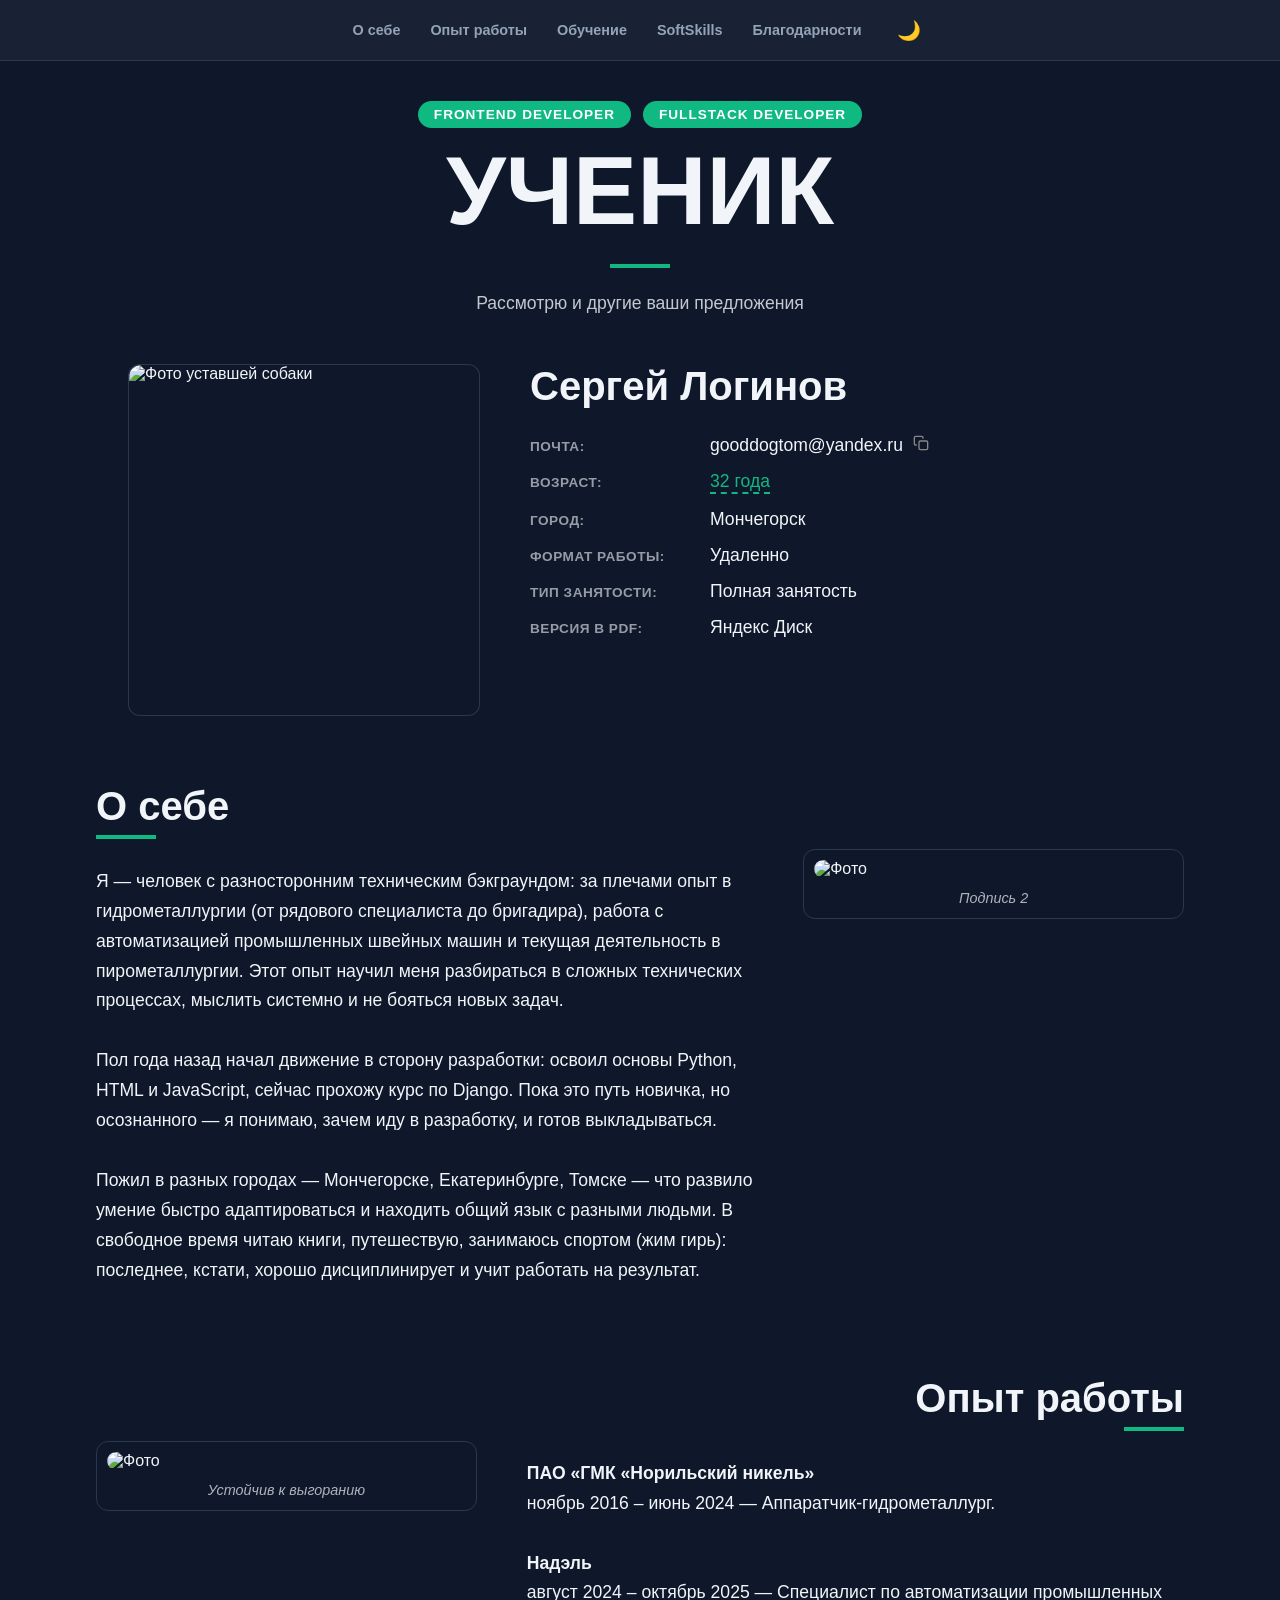
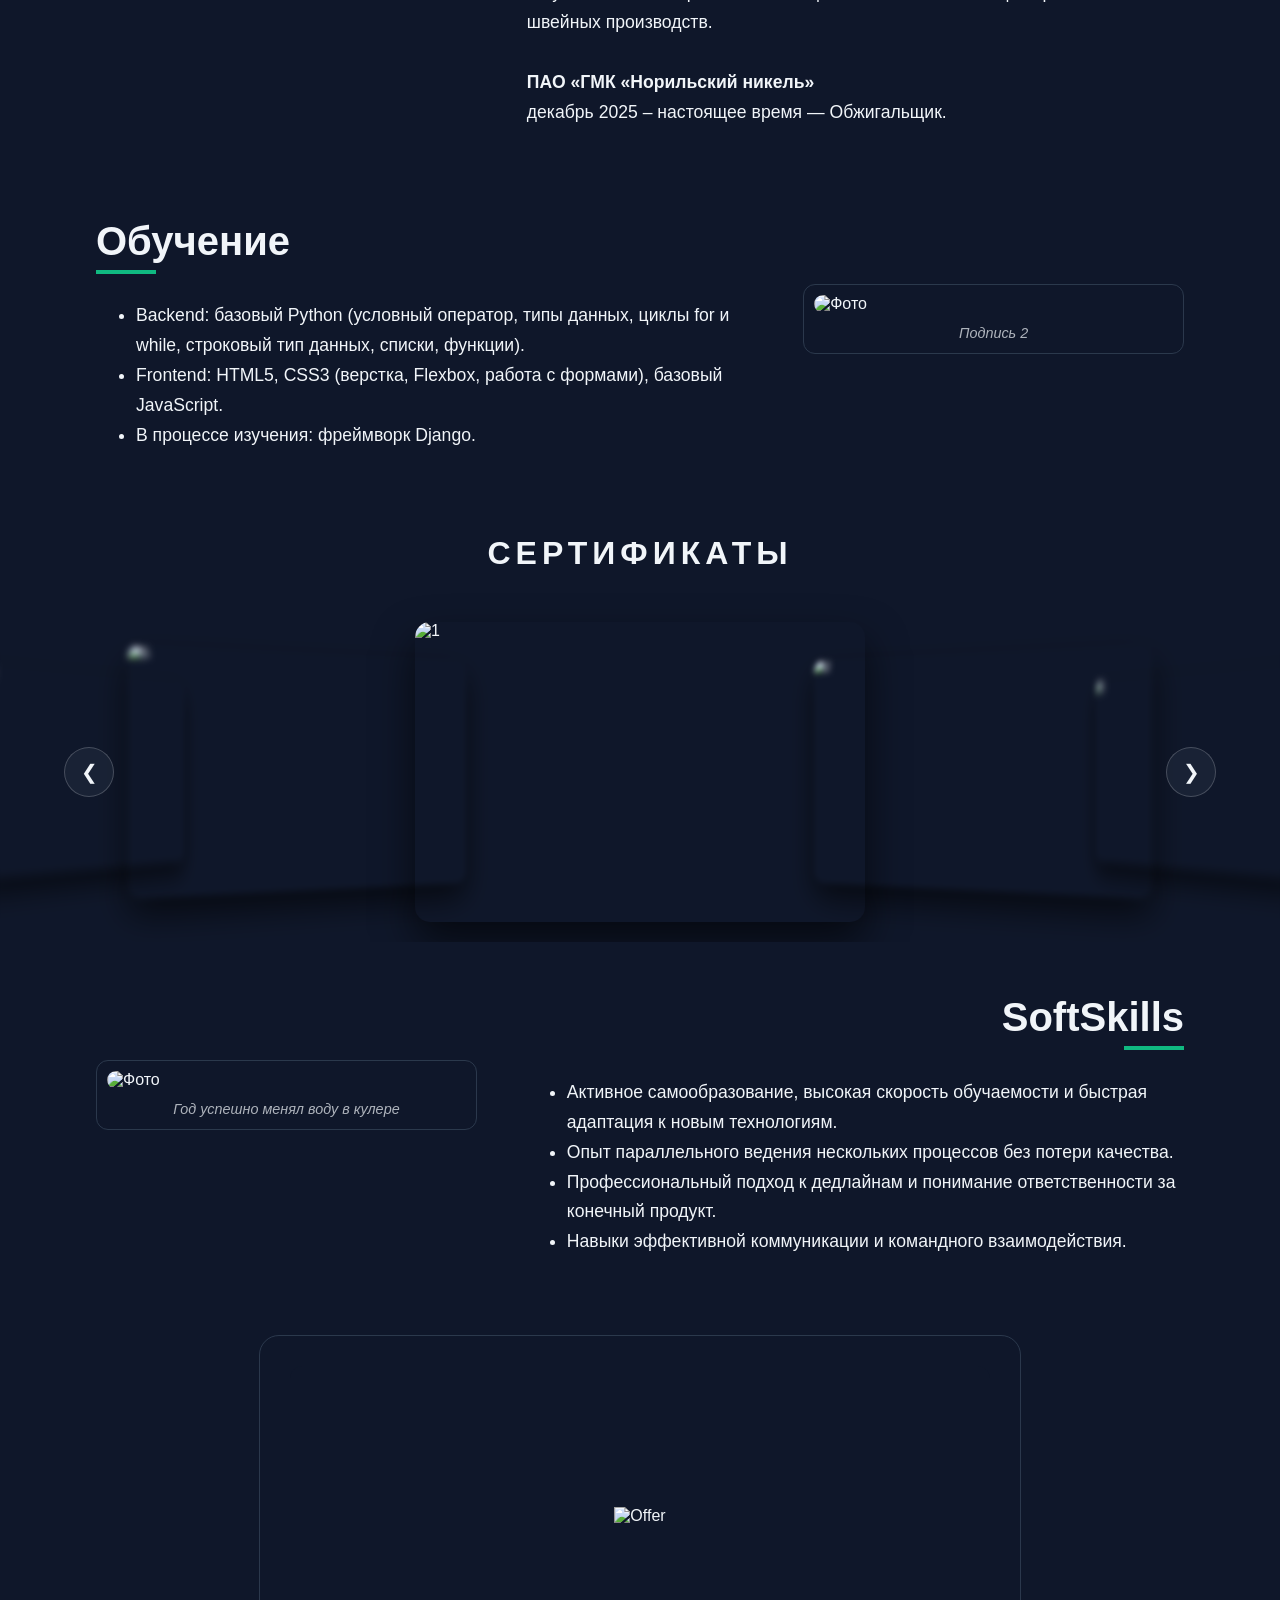
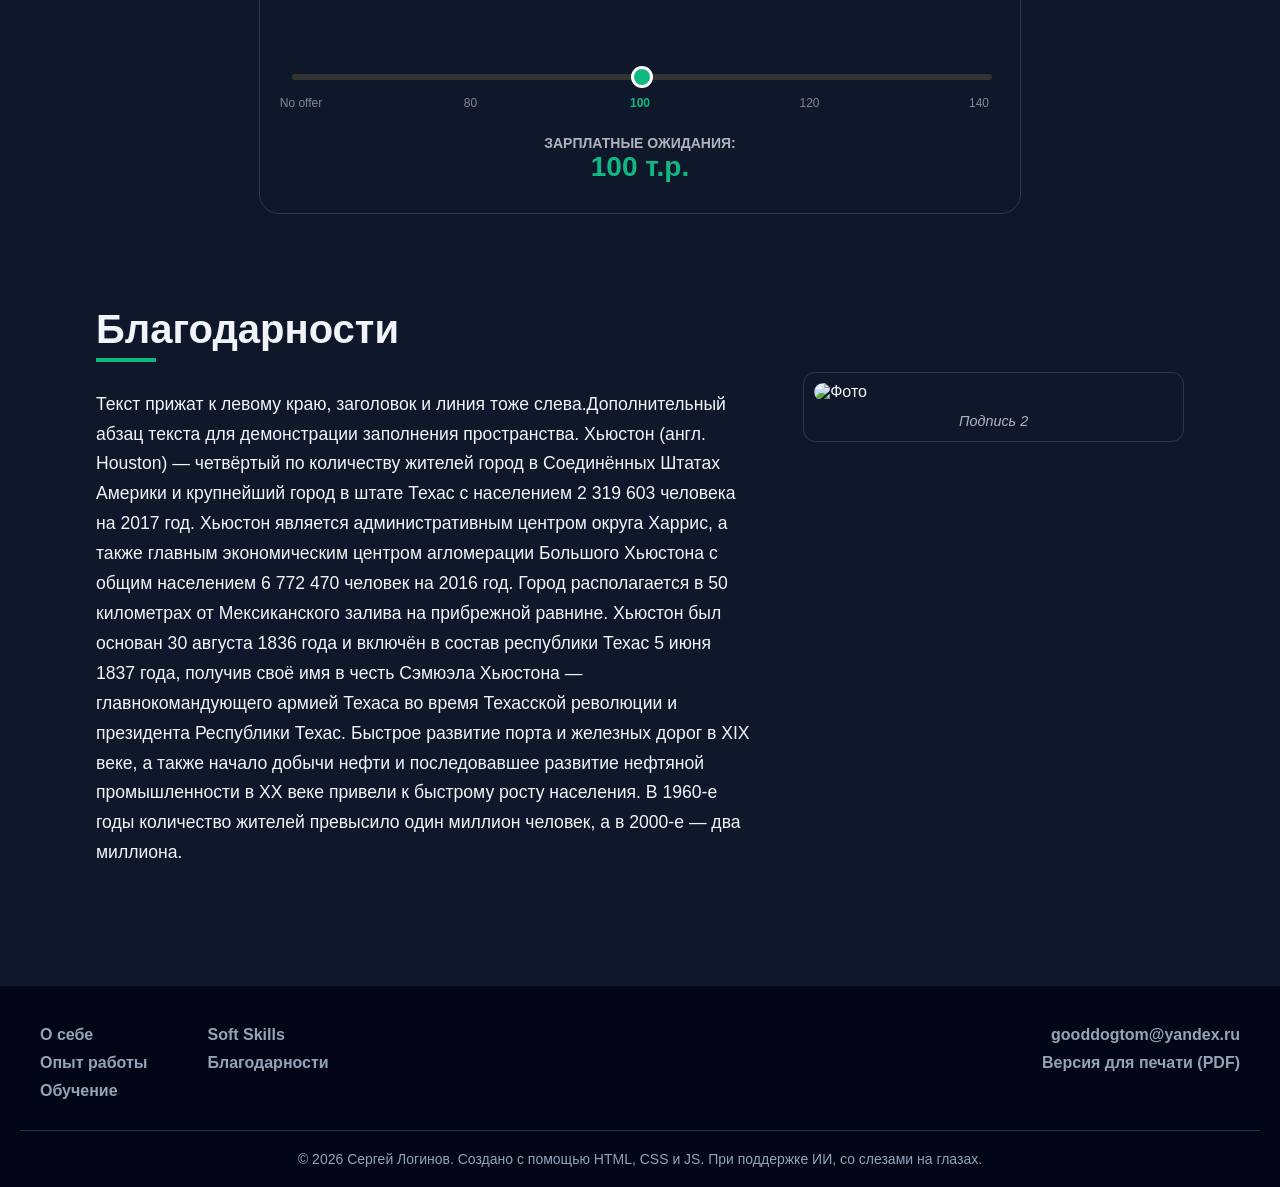
==== resume.html @ 00658456 "Add files via upload" ====
<!DOCTYPE html>
<html lang="ru">

<head>
    <meta charset="UTF-8">
    <meta name="viewport" content="width=device-width, initial-scale=1.0">
    <title>Резюме Frontend</title>
    <link rel="icon" href="" type="image/png">
    <style>
        :root {
            --bg-color: #F8FAFC;
            --nav-bgc: rgba(248, 250, 252, 0.8);
            --head-color: #FFFFFF;
            --text-color: #1E293B;
            --tootext-color: #64748B;
            --anav-color: #475569;
            --accent-color: #3B82F6;
            --footer-color: #F1F5F9;
            --border-color: rgba(226, 232, 240, 0.8);
            --box-shadow: 0 4px 6px -1px rgba(0, 0, 0, 0.1), 0 2px 4px -2px rgba(0, 0, 0, 0.05);
            --accent: #00d4ff;
            --slide-w: 450px;
            --slide-h: 300px;
            --trans-time: 0.6s;
            --arrow-slide: rgba(0, 0, 0, 0.05);
            --btn-size: 50px;
            --btn-mobile-size: 45px;
        }

        /* color для ночной темы */
        [data-theme="dark"] {
            --bg-color: #0F172A;
            --nav-bgc: rgba(30, 41, 59, 0.7);
            --head-color: #1E293B;
            --text-color: #F1F5F9;
            --tootext-color: #94A3B8;
            --anav-color: #94A3B8;
            --accent-color: #10B981;
            --footer-color: #020617;
            --border-color: rgba(51, 65, 85, 0.8);
            --box-shadow: 0 10px 15px -3px rgba(0, 0, 0, 0.4), 0 4px 6px -4px rgba(0, 0, 0, 0.2);
            --arrow-slide: rgba(30, 41, 59, 0.7);
        }

        body {
            font-family: Arial, sans-serif;
            margin: 0;
            padding: 0;
            background-color: var(--bg-color);
            color: var(--text-color);
            transition: background-color 0.8s ease, color 0.8s ease, border-color 0.8s ease;
        }


        /* ПЛАВНЫЕ ПЕРЕХОДЫ НАЧАЛО */
        .hero-section,
        .profile-section,
        .about-section,
        .job-badge,
        .label,
        button {
            transition: background-color 0.8s ease, color 0.8s ease, border-color 0.8s ease, transform 0.8s ease;
        }

        /* ПЛАВНЫЕ ПЕРЕХОДЫ КОНЕЦ */

        /* НАВИГАЦИЯ */
        nav {
            background-color: var(--nav-bgc);
            backdrop-filter: blur(12px);
            -webkit-backdrop-filter: blur(12px);
            /* Для сафари */
            position: sticky;
            top: 0;
            border-bottom: 1px solid var(--border-color);
            z-index: 1000;
            height: 60px;
            display: flex;
            justify-content: center;
            align-items: center;
            padding: 0 20px;
            margin-bottom: 0 !important;
            transition: background-color 0.8s ease, border-color 0.8s ease;
        }

        /* Контейнер ссылок */
        .nav-links {
            list-style: none;
            display: flex;
            align-items: center;
            gap: 30px;
            margin: 0;
            padding: 0;
        }

        .nav-links a {
            color: var(--anav-color);
            text-decoration: none;
            font-weight: bold;
            font-size: 0.9rem;
            transition: 0.3s;
        }

        .nav-links a:hover {
            color: var(--accent-color);
        }

        /* Кнопки */
        .theme-toggle,
        .burger {
            background: none;
            border: none;
            cursor: pointer;
            color: var(--anav-color);
            /* перепроверить потом */
            display: flex;
            align-items: center;
            z-index: 1001;
        }

        .theme-toggle {
            font-size: 1.2rem;
        }

        .burger {
            display: none;
            flex-direction: column;
            gap: 5px;
            padding: 5px;
        }

        .burger span {
            width: 25px;
            height: 2px;
            background-color: var(--anav-color);
            transition: 0.4s;
        }

        /* СТИЛИ ПРОГРЕССБАР */
        .progress-container {
            position: absolute;
            bottom: 0;
            left: 0;
            width: 100%;
            height: 4px;
            z-index: 1000;
            background: transparent;
        }

        .progress-bar {
            height: 100%;
            background: var(--accent-color);
            width: 0%;
            transition: background 0.3s ease;
        }

        /* КОНЕЦ НАВИГАЦИИ */

        /* БЛОК УЧЕНИК НАЧАЛО */
        .hero-section {
            width: 100%;
            height: auto;
            display: flex;
            justify-content: center;
            align-items: center;
            text-align: center;
            padding: 40px 20px;
            margin: 0;
            background-color: var(--bg-color);
            box-sizing: border-box;
        }

        .hero-content {
            max-width: 800px;
            width: 100%;
        }

        .job-titles {
            display: flex;
            justify-content: center;
            gap: 12px;
            flex-wrap: wrap;
            margin-bottom: 15px;
        }

        .job-badge {
            background: var(--accent-color);
            color: #FFFFFF;
            padding: 6px 16px;
            border-radius: 50px;
            font-size: 0.85rem;
            font-weight: bold;
            text-transform: uppercase;
            letter-spacing: 1px;
        }

        /* Основной заголовок "Ученик" */
        .status-text {
            font-size: clamp(3rem, 10vw, 6rem);
            margin: 0 !important;
            line-height: 1;
            text-transform: uppercase;
            font-weight: 900;
            color: var(--text-color);
        }

        .hero-divider {
            height: 4px;
            width: 60px;
            background: var(--accent-color);
            margin: 25px auto;
        }

        .hero-content p {
            font-size: 1.1rem;
            color: var(--text-color);
            opacity: 0.8;
            margin: 0;
        }

        /* БЛОК УЧЕНИК КОНЕЦ */

        /* БЛОК ПРОФАЙЛ НАЧАЛО */
        .profile-section {
            width: 100%;
            display: flex;
            justify-content: center;
            padding: 10px 0 15px 0;
            margin: 0;
            background-color: var(--bg-color);
            box-sizing: border-box;
        }

        .profile-container {
            width: 80%;
            max-width: 1200px;
            display: flex;
            gap: 50px;
            align-items: flex-start;
        }



        /* БЛОК №1: ВИЗУАЛ (ФОТО) */
        .profile-visual {
            flex: 0 0 350px;
        }

        .photo-wrapper {
            width: 350px;
            height: 350px;
            border-radius: 12px;
            border: 1px solid var(--border-color);
            background-color: var(--bg-color);

        }

        .photo-wrapper img,
        .about-visual figure img {
            cursor: pointer;
            display: block;
            width: 100%;
            height: 100%;
            object-fit: cover;
            border-radius: 12px;
            transition: transform 0.4s ease-out, box-shadow 0.4s ease-out;
            backface-visibility: hidden;
        }

        /* Эффект "всплытия" */
        .photo-wrapper img:hover,
        .about-visual figure img:hover {
            transform: scale(1.05) translateY(-10px);
            box-shadow: var(--box-shadow);
            z-index: 10;
        }

        /* БЛОК №2: ДЕТАЛИ (ТЕКСТ) */
        .profile-details {
            flex: 1;
            display: flex;
            flex-direction: column;
        }

        .name {
            margin: 0 0 25px 0;
            font-size: 2.5rem;
            color: var(--text-color);
            font-weight: bold;
        }

        .info-list {
            display: flex;
            flex-direction: column;
            gap: 15px;
        }

        .info-item {
            display: flex;
            flex-direction: row;
            gap: 20px;
            align-items: baseline;
        }

        .label {
            font-size: 0.85rem;
            font-weight: bold;
            color: var(--text-color);
            opacity: 0.6;
            text-transform: uppercase;
            letter-spacing: 0.5px;
            min-width: 160px;
            flex-shrink: 0;
        }

        .value {
            font-size: 1.1rem;
            color: var(--text-color);
            text-decoration: none;
        }

        a.value:hover {
            color: var(--accent-color);
        }

        /* ИКОНКА КОПИРОВАТЬ НАЧАЛО */
        .copy-btn {
            position: relative;
            display: inline-block;
            background: none;
            border: none;
            cursor: pointer;
            color: #888;
        }

        /* Стили для подсказки */
        .copy-btn .tooltip {
            visibility: hidden;
            width: 100px;
            background-color: #333;
            color: #fff;
            text-align: center;
            border-radius: 6px;
            padding: 5px;
            position: absolute;
            z-index: 1;
            bottom: 125%;
            left: 50%;
            margin-left: -50px;
            opacity: 0;
            transition: opacity 0.3s;
            font-size: 12px;
        }

        .copy-btn:hover .tooltip {
            visibility: visible;
            opacity: 1;
        }

        /* ИКОНКА КОПИРОВАТЬ КОНЕЦ */

        /* БЛОК ПРОФАЙЛ КОНЕЦ */

        /* БЛОК КОНТЕНТ ЛЕФТ/РАЙТ НАЧАЛО */
        /* --- ОБЩИЕ СТИЛИ (НЕ МЕНЯЮТСЯ) --- */
        .about-section {
            width: 100%;
            padding: 20px 0;
            background-color: var(--bg-color);
        }

        .about-container {
            width: 85%;
            max-width: 1200px;
            margin: 0 auto;
            display: flex;
            flex-direction: column;
        }

        .about-title {
            font-size: 2.5rem;
            position: relative;
            display: inline-block;
            margin-bottom: 20px !important;
        }

        .about-title::after {
            content: '';
            position: absolute;
            bottom: -10px;
            width: 60px;
            height: 4px;
            background-color: var(--accent-color);
        }

        .about-content {
            display: flex;
            gap: 50px;
            align-items: flex-start;
            width: 100%;
        }

        .about-visual {
            flex: 0 0 35%;
            max-width: 400px;
        }

        .about-text {
            flex: 1;
            line-height: 1.7;
            font-size: 1.1rem;
        }

        figure {
            margin: 0;
            padding: 10px;
            background: var(--bg-nav);
            border: 1px solid var(--border-color);
            border-radius: 12px;
        }

        figure img {
            width: 100%;
            height: auto;
            border-radius: 6px;
            display: block;
        }

        figcaption {
            margin-top: 10px;
            font-size: 0.9rem;
            color: var(--text-color);
            opacity: 0.7;
            text-align: center;
            font-style: italic;
            line-height: 1.4;
        }

        figure:hover figcaption {
            opacity: 1;
            transition: opacity 0.3s ease;
        }

        /* --- МОДИФИКАТОР: ЛОКАЦИЯ СПРАВА (layout-right) --- */
        .layout-right .about-container {
            align-items: flex-end;
        }

        .layout-right .about-title {
            text-align: right;
        }

        .layout-right .about-title::after {
            right: 0;
        }

        .layout-right .about-content {
            flex-direction: row;
        }

        /* Фото слева, текст справа */

        /* --- МОДИФИКАТОР: ЛОКАЦИЯ СЛЕВА (layout-left) --- */
        .layout-left .about-container {
            align-items: flex-start;
        }

        .layout-left .about-title {
            text-align: left;
        }

        .layout-left .about-title::after {
            left: 0;
        }

        .layout-left .about-content {
            flex-direction: row-reverse;
        }

        /* Фото справа, текст слева */
        /* БЛОК КОНТЕНТ ЛЕФТ/РАЙТ КОНЕЦ */

        /* МОДАЛЬНОЕ ОКНО НАЧАЛО */
        .modal {
            display: none;
            position: fixed;
            z-index: 2000;
            top: 0;
            left: 0;
            width: 100%;
            height: 100%;
            background-color: rgba(0, 0, 0, 0.9);
            align-items: center;
            justify-content: center;
        }

        .modal-content {
            max-width: 90%;
            max-height: 90%;
            border-radius: 8px;
            animation: zoom 0.3s ease;
        }

        .modal-close {
            position: absolute;
            top: 20px;
            right: 35px;
            color: #fff;
            font-size: 40px;
            cursor: pointer;
        }

        /* БЛОК СТИЛИ ДЛЯ ГАЛЕРЕИ СЕРТИФИКАТОВ НАЧАЛО */
        .photo-section {
            padding: 20px 0;
            display: flex;
            flex-direction: column;
            align-items: center;
            overflow: hidden;
        }

        .gallery-title {
            font-size: 2rem;
            text-transform: uppercase;
            letter-spacing: 5px;
            margin-bottom: 50px;
        }

        .slider-container {
            position: relative;
            width: 100%;
            display: flex;
            justify-content: center;
            perspective: 1500px;
            touch-action: pan-y;
        }

        .slider-track {
            position: relative;
            width: var(--slide-w);
            height: var(--slide-h);
            transform-style: preserve-3d;
        }

        .slide {
            position: absolute;
            width: 100%;
            height: 100%;
            border-radius: 15px;
            overflow: hidden;
            box-shadow: 0 20px 40px rgba(0, 0, 0, 0.6);
            transition: all var(--trans-time) cubic-bezier(0.25, 1, 0.5, 1);
            user-select: none;
        }

        .slide img {
            width: 100%;
            height: 100%;
            object-fit: cover;
            pointer-events: none;
        }

        .nav-btn {
            position: absolute;
            top: 50%;
            transform: translateY(-50%);
            background: var(--arrow-slide);
            border: 1px solid rgba(255, 255, 255, 0.2);
            color: var(--text-color);
            width: 50px;
            height: 50px;
            border-radius: 50%;
            cursor: pointer;
            z-index: 100;
            backdrop-filter: blur(5px);
            display: flex;
            justify-content: center;
            align-items: center;
            font-size: 20px;
            transition: 0.3s;
        }

        .nav-btn:hover {
            background: rgba(255, 255, 255, 0.2);
        }

        .prev-btn {
            left: 5%;
        }

        .next-btn {
            right: 5%;
        }

        .modalSlide {
            position: fixed;
            inset: 0;
            background: rgba(0, 0, 0, 0.95);
            display: none;
            justify-content: center;
            align-items: center;
            z-index: 9999;
        }

        .modalSlide.active {
            display: flex;
        }

        .modal-content {
            max-width: 90%;
            max-height: 80%;
            object-fit: contain;
            border-radius: 5px;
        }

        .close-modal {
            position: absolute;
            top: 20px;
            right: 30px;
            font-size: 40px;
            cursor: pointer;
            line-height: 1;
            color: #fff;
        }

        /* БЛОК СТИЛИ ДЛЯ ГАЛЕРЕИ СЕРТИФИКАТОВ КОНЕЦ */

        /* БЛОК ЗАРПЛАТНЫЕ ОЖИДАНИЯ НАЧАЛО */
        .offer-widget-section {
            width: 100%;
            padding: 40px 0;
            display: flex;
            justify-content: center;
            background-color: var(--bg-color);
        }

        /* 1. ДЕЛАЕМ ШИРЕ */
        .widget-card {
            width: 95%;
            max-width: 700px;
            background: var(--bg-nav);
            border: 1px solid var(--border-color);
            padding: 30px;
            border-radius: 20px;
            text-align: center;
            margin: 0 auto;
        }

        .widget-img-container {
            width: 100%;
            height: auto;
            min-height: 300px;
            max-height: 500px;
            display: flex;
            justify-content: center;
            align-items: center;
            background: var(--bg-color);
            border-radius: 12px;
            overflow: hidden;
        }

        #offer-img {
            max-width: 100%;
            max-height: 100%;
            width: auto;
            height: auto;
            object-fit: contain;
            display: block;
            transition: 0.3s;
        }

        /* Ползунок и шкала */
        input[type="range"] {
            -webkit-appearance: none;
            -moz-appearance: none;
            appearance: none;
            width: 100%;
            height: 6px;
            background: #333;
            border-radius: 10px;
            outline: none;
        }


        input[type="range"]::-webkit-slider-thumb {
            -webkit-appearance: none;
            width: 22px;
            height: 22px;
            background: var(--accent-color);
            border: 3px solid #fff;
            border-radius: 50%;
            cursor: pointer;
        }

        .offer-ticks {
            display: flex;
            justify-content: space-between;
            padding: 0 11px;
            margin-top: 12px;
        }

        .offer-ticks span {
            font-size: 12px;
            color: var(--text-color);
            opacity: 0.5;
            cursor: pointer;
            width: 0;
            display: flex;
            justify-content: center;
            white-space: nowrap;
        }

        .offer-ticks span.active {
            opacity: 1;
            color: var(--accent-color);
            font-weight: bold;
        }

        .widget-result {
            margin-top: 25px;
        }

        .res-label {
            font-size: 14px;
            opacity: 0.7;
            display: block;
            font-weight: bold;
            text-transform: uppercase;
        }

        #res-val {
            font-size: 28px;
            font-weight: 800;
            color: var(--accent-color);
        }

        /* БЛОК ЗАРПЛАТНЫЕ ОЖИДАНИЯ КОНЕЦ */
        /* СТИЛИ ПОДВАЛА НАЧАЛО */
        .footer {
            margin-top: 80px;
            background-color: var(--footer-color);
            color: var(--text-color);
            padding: 40px 20px 20px;
            font-family: Arial, sans-serif;
            width: 100%;
            box-sizing: border-box;
        }

        .footer-container {
            max-width: 1200px;
            margin: 0 auto;
            display: flex;
            justify-content: space-between;
            align-items: flex-start;
            flex-wrap: wrap;
            gap: 30px;
        }

        .footer-links {
            display: flex;
            gap: 60px;
        }

        .footer-col {
            display: flex;
            flex-direction: column;
            gap: 10px;
        }

        .footer-links a,
        .footer-contacts a {
            text-decoration: none;
            color: var(--anav-color);
            font-weight: bold;
            transition: color 0.4s;
        }

        .footer-links a:hover,
        .footer-contacts a:hover {
            color: var(--accent-color);
        }

        .footer-contacts {
            text-align: right;
            display: flex;
            flex-direction: column;
            gap: 10px;
        }

        .footer-bottom {
            border-top: 1px solid var(--border-color);
            margin-top: 30px;
            padding-top: 20px;
            text-align: center;
            font-size: 14px;
            color: var(--tootext-color);
            width: 100%;
        }

        /* СТИЛИ ПОДВАЛА КОНЕЦ */

        /* СТИЛИ ДЛЯ ТЕСТА НА ВОЗРАСТ НАЧАЛО */
        /* 1. Общие стили (тема и триггер) */
        .modal-dog-trigger {
            border-bottom: 2px dashed var(--accent-color);
            cursor: pointer;
            color: var(--accent-color);
            display: inline-block;
            position: relative;
        }

        .modal-dog-overlay {
            display: none;
            position: fixed;
            z-index: 10000;
            left: 0;
            top: 0;
            width: 100%;
            height: 100%;
            background-color: rgba(0, 0, 0, 0.7);
            backdrop-filter: blur(5px);
            align-items: center;
            justify-content: center;
            padding: 10px;
            box-sizing: border-box;
        }

        .modal-dog-window {
            background-color: var(--bg-color);
            padding: 40px 25px 30px;
            border-radius: 24px;
            width: 100%;
            max-width: 400px;
            text-align: center;
            position: relative;
            box-shadow: 0 15px 40px rgba(0, 0, 0, 0.4);
            box-sizing: border-box;
            -webkit-overflow-scrolling: touch;
        }

        .modal-dog-input {
            width: 100%;
            padding: 15px;
            border: 2px solid var(--border-color);
            border-radius: 12px;
            margin-bottom: 15px;
            font-size: 18px;
            background: transparent;
            color: var(--text-color);
            outline: none;
            box-sizing: border-box;
            appearance: none;
            -webkit-appearance: none;
        }


        .modal-dog-input::-webkit-outer-spin-button,
        .modal-dog-input::-webkit-inner-spin-button {
            -webkit-appearance: none;
            margin: 0;
        }

        .modal-dog-input[type=number] {
            appearance: textfield;
            -moz-appearance: textfield;
        }



        .modal-dog-button {
            width: 100%;
            padding: 15px;
            background: var(--accent-color);
            color: #fff;
            border: none;
            border-radius: 12px;
            cursor: pointer;
            font-weight: bold;
            font-size: 16px;
            transition: transform 0.2s, opacity 0.3s;
        }

        .modal-dog-button:active {
            transform: scale(0.98);
        }

        /* 5. Результат */
        .modal-dog-result {
            margin-top: 20px;
            padding-top: 20px;
            border-top: 1px solid var(--border-color);
        }

        .modal-dog-image {
            width: 120px;
            height: 120px;
            object-fit: cover;
            border-radius: 50%;
            margin: 15px auto;
            border: 3px solid var(--accent-color);
            display: block;
        }

        /* 6. Кнопка закрытия: увеличили зону клика */
        .modal-dog-close {
            position: absolute;
            right: 15px;
            top: 10px;
            font-size: 35px;
            line-height: 1;
            cursor: pointer;
            color: var(--text-color);
            width: 44px;
            height: 44px;
            display: flex;
            align-items: center;
            justify-content: center;
        }

        .modal-dog-reset-button {
            margin-top: 15px;
            background: none;
            border: 1px dashed var(--accent-color);
            color: var(--accent-color);
            padding: 10px 20px;
            border-radius: 8px;
            cursor: pointer;
            width: 100%;
            transition: all 0.3s ease;
        }

        .modal-dog-reset-button:hover {
            background-color: var(--accent-color);
            color: #fff;
            border-style: solid;
            box-shadow: 0 4px 10px rgba(0, 0, 0, 0.1);
        }

        /* ПОДСКАЗКА */
        .modal-dog-trigger::after {
            content: attr(data-tooltip);
            position: absolute;
            bottom: 125%;
            left: 50%;
            transform: translateX(-50%);
            background: var(--accent-color);
            color: #fff;
            padding: 6px 12px;
            border-radius: 4px;
            font-size: 13px;
            font-weight: bold;
            white-space: nowrap;
            z-index: 1000;
            opacity: 0;
            visibility: hidden;
            transition: opacity 0.2s ease, transform 0.2s ease;
        }

        .modal-dog-trigger:hover::after {
            opacity: 1;
            visibility: visible;
            transform: translateX(-50%) translateY(-5px);
        }

        /* СТИЛИ ДЛЯ ТЕСТА НА ВОЗРАСТ КОНЕЦ */

        /* СТИЛИ ДЛЯ КНОПКИ ТОП НАЧАЛО */
        .back-top {
            position: fixed;
            bottom: 25px;
            right: 25px;
            z-index: 9999;
            width: var(--btn-size);
            height: var(--btn-size);
            border-radius: 50%;
            background-color: var(--accent-color, #3B82F6);
            color: var(--bg-color);
            border: none;
            display: flex;
            align-items: center;
            justify-content: center;
            opacity: 0;
            visibility: hidden;
            transform: scale(0.5) translateY(20px);
            transition: all 0.4s cubic-bezier(0.175, 0.885, 0.32, 1.275);
            cursor: pointer;
            box-shadow: 0 4px 15px var(--box-shadow);
            -webkit-tap-highlight-color: transparent;
        }

        .back-top.active {
            opacity: 1;
            visibility: visible;
            transform: scale(1) translateY(0);
        }

        @media (hover: hover) {
            .back-top:hover {
                transform: scale(1.1);
                filter: brightness(1.1);
            }
        }

        /* СТИЛИ ДЛЯ КНОПКИ ТОП КОНЕЦ */

        @keyframes zoom {
            from {
                transform: scale(0.7);
                opacity: 0;
            }

            to {
                transform: scale(1);
                opacity: 1;
            }
        }

        /* МОДАЛЬНОЕ ОКНО КОНЕЦ */


        /* АДАПТАЦИЯ ПОД МОБИЛЬНЫЙ*/
        @media (max-width: 600px) {
            .hero-section {
                width: 100vw;
                margin-left: calc(50% - 50vw);
                padding: 20px 10px;
            }

            .status-text {
                font-size: 3rem !important;
            }
        }


        @media (max-width: 768px) {
            nav {
                justify-content: space-between;
            }

            .burger {
                display: flex;
                order: 1;
            }

            .mobile-theme-btn {
                order: 3;
            }

            /* ВЫПАДАЮЩЕЕ МЕНЮ */
            .nav-links {
                position: fixed;
                top: 60px;
                left: 0;
                right: 0;
                flex-direction: column;
                background: var(--bg-color);
                backdrop-filter: none;
                -webkit-backdrop-filter: none;
                padding: 20px 0;
                gap: 20px;
                border-bottom: 1px solid var(--border-color);
                transform: translateY(-150%);
                transition: 0.4s ease-in-out;
                box-shadow: var(--box-shadow);
            }


            .nav-links.active {
                transform: translateY(0);
            }


            .theme-li {
                display: none;
            }

            #burger.active span:nth-child(1) {
                transform: translateY(7px) rotate(45deg);
            }


            #burger.active span:nth-child(2) {
                opacity: 0;
                transform: translateX(-10px);
            }


            #burger.active span:nth-child(3) {
                transform: translateY(-7px) rotate(-45deg);
            }

            /* ФОТО ПРОФИЛЯ */
            .profile-container {
                flex-direction: column !important;
                align-items: center !important;
                text-align: center;
                width: 95%;
                gap: 20px;
                margin: 0 auto;
            }

            .profile-visual,
            .photo-wrapper {
                width: 250px !important;
                height: 250px !important;
                flex: 0 0 250px !important;
            }

            .info-item {
                flex-direction: column !important;
                align-items: center !important;
                justify-content: center !important;
                gap: 5px;
                margin-bottom: 5px;
                width: 100%;
            }

            .info-item .label {
                font-weight: bold;
                margin: 0;
            }

            .info-item .value {
                word-break: break-word;
                max-width: 100%;
            }

            /* АДАПТИВНАЯ ГАЛЕРЕЯ СЕРТИФИКАТОВ НАЧАЛО */
            :root {
                --slide-w: 80vw;
                --slide-h: 55vw;
            }

            .nav-btn {
                display: none;
            }

            .slider-container {
                perspective: none;
            }

            .slider-track {
                transform-style: flat;
            }

            /* АДАПТИВНАЯ ГАЛЕРЕЯ СЕРТИФИКАТОВ КОНЕЦ */
            /* АДАПТИВНОСТЬ ЗАРПЛАТНЫЕ ОЖИДАНИЯ */
            .widget-controls {
                display: none;
            }

            .widget-card {
                padding: 15px;
            }

            .widget-img-container {
                height: 200px;
            }

            /* ФУТЕР НАЧАЛО */
            .footer-container {
                flex-direction: column;
                align-items: center;
                text-align: center;
            }

            .footer-links {
                flex-direction: column;
                gap: 20px;
            }

            .footer-contacts {
                text-align: center;
                margin-top: 10px;
            }

            /* ФУТЕР КОНЕЦ */
            /* КНОПКА ТОП НАЧАЛО */
            .back-top {
                width: var(--btn-mobile-size);
                height: var(--btn-mobile-size);
                bottom: 20px;
                right: 20px;
                box-shadow: 0 2px 10px rgba(0, 0, 0, 0.2);
            }

            /* КНОПКА ТОП КОНЕЦ */
        }

        @media (min-width: 769px) {
            .mobile-theme-btn {
                display: none;
            }
        }

        /* МОБИЛЬНАЯ АДАПТИВНОСТЬ КОНТЕНТ */
        @media (max-width: 992px) {
            .about-container {
                align-items: center !important;
            }

            .about-title {
                text-align: center !important;
            }

            .about-title::after {
                left: 50% !important;
                transform: translateX(-50%);
                right: auto !important;
            }

            .about-content {
                flex-direction: column !important;
                align-items: center;
            }

            .about-visual {
                width: 100%;
                max-width: 350px;
            }
        }
    </style>
</head>

<body>
    <nav>
        <!-- МОБИЛЬНОЕ МЕНЮ -->
        <button class="burger" id="burger">
            <span></span>
            <span></span>
            <span></span>
        </button>

        <button class="theme-toggle mobile-theme-btn" onclick="toggleTheme()">
            <span class="theme-icon">☀️</span>
        </button>
        <!-- КОНЕЦ МОБИЛЬНОГО МЕНЮ -->

        <!-- ОСНОВНОЕ МЕНЮ -->
        <ul class="nav-links" id="nav-links">
            <li><a href="#about_myself">О себе</a></li>
            <li><a href="#about_experience">Опыт работы</a></li>
            <li><a href="#about_education">Обучение</a></li>
            <li><a href="#about_softskills">SoftSkills</a></li>
            <li><a href="#about_thanks">Благодарности</a></li>
            <li class="theme-li">
                <button class="theme-toggle" onclick="toggleTheme()">
                    <span class="theme-icon">☀️</span>
                </button>
            </li>
        </ul>
        <!-- КОНЕЦ ОСНОВНОГО МЕНЮ -->
        <!--ПРОГРЕССБАР НАЧАЛО -->
        <div class="progress-container">
            <div class="progress-bar" id="myBar"></div>
        </div>
        <!--ПРОГРЕССБАР КОНЕЦ -->
    </nav>

    <!--ПРОГРЕССБАР НАЧАЛО -->
    <!--ПРОГРЕССБАР КОНЕЦ -->

    <!-- БЛОК УЧЕНИК НАЧАЛО -->
    <header class="hero-section">
        <div class="hero-content">
            <!-- Плашки с ролями -->
            <div class="job-titles">
                <span class="job-badge">Frontend Developer</span>
                <span class="job-badge">Fullstack Developer</span>
            </div>
            <!-- Главный заголовок страницы -->
            <h1 class="status-text">Ученик</h1>
            <!-- Декоративная линия -->
            <div class="hero-divider"></div>
            <p>Рассмотрю и другие ваши предложения</p>
        </div>
    </header>
    <!-- БЛОК УЧЕНИК КОНЕЦ -->

    <!-- БЛОК ПРОФАЙЛ НАЧАЛО -->
    <section class="profile-section">
        <div class="profile-container">

            <!-- Блок визуализации: Фото -->
            <div class="profile-visual">
                <div class="photo-wrapper">
                    <img src="" alt="Фото уставшей собаки" onclick="openModal(this.src)" loading="lazy">
                </div>
            </div>

            <!-- Блок информации: Текстовые данные -->
            <div class="profile-details">
                <h2 class="name">Сергей Логинов</h2>
                <div class="info-list">
                    <div class="info-item">
                        <span class="label">Почта:</span>
                        <div class="copy-container">
                            <a href="mailto:gooddogtom@yandex.ru" class="value" id="email">gooddogtom@yandex.ru</a>
                            <button class="copy-btn" onclick="copyText()" title="Копировать">
                                <svg width="16" height="16" viewBox="0 0 24 24" fill="none" stroke="currentColor"
                                    stroke-width="2" stroke-linecap="round" stroke-linejoin="round">
                                    <rect x="9" y="9" width="13" height="13" rx="2" ry="2"></rect>
                                    <path d="M5 15H4a2 2 0 0 1-2-2V4a2 2 0 0 1 2-2h9a2 2 0 0 1 2 2v1"></path>
                                </svg>
                            </button>

                        </div>
                    </div>

                    <div class="info-item">
                        <span class="label">Возраст:</span>
                        <span class="value modal-dog-trigger" data-tooltip="Тест сколько тебе лет в собачем мире">32
                            года</span>
                    </div>

                    <div class="info-item">
                        <span class="label">Город:</span>
                        <span class="value">Мончегорск</span>
                    </div>

                    <div class="info-item">
                        <span class="label">Формат работы:</span>
                        <span class="value">Удаленно</span>
                    </div>

                    <div class="info-item">
                        <span class="label">Тип занятости:</span>
                        <span class="value">Полная занятость</span>
                    </div>

                    <div class="info-item">
                        <span class="label">Версия в PDF:</span>
                        <span class="value"><a href="#" class="value" target="_blank">Яндекс Диск</a></span>
                    </div>
                </div>
            </div>

        </div>
    </section>
    <!-- БЛОК ПРОФАЙЛ КОНЕЦ -->

    <!-- БЛОК КОНТЕНТА О СЕБЕ НАЧАЛО -->

    <section class="about-section layout-left" id="about_myself">
        <div class="about-container">
            <h2 class="about-title">О себе</h2>
            <div class="about-content">
                <div class="about-visual">
                    <figure>
                        <img src="" alt="Фото" onclick="openModal(this.src)">
                        <figcaption>Подпись 2</figcaption>
                    </figure>
                </div>
                <div class="about-text">
                    <p>Я — человек с разносторонним техническим бэкграундом: за плечами опыт в гидрометаллургии (от
                        рядового специалиста до бригадира), работа с автоматизацией промышленных швейных машин и текущая
                        деятельность в пирометаллургии. Этот опыт научил меня разбираться в сложных технических
                        процессах, мыслить системно и не бояться новых задач.
                        <br><br>
                        Пол года назад начал движение в сторону разработки: освоил основы Python, HTML и JavaScript,
                        сейчас прохожу курс по Django. Пока это путь новичка, но осознанного — я понимаю, зачем иду в
                        разработку, и готов выкладываться.
                        <br><br>
                        Пожил в разных городах — Мончегорске, Екатеринбурге, Томске — что развило умение быстро
                        адаптироваться и находить общий язык с разными людьми. В свободное время читаю книги,
                        путешествую, занимаюсь спортом (жим гирь): последнее, кстати, хорошо дисциплинирует и учит
                        работать на результат.
                    </p>
                </div>
            </div>
        </div>
    </section>

    <section class="about-section layout-right" id="about_experience">
        <div class="about-container">
            <h2 class="about-title">Опыт работы</h2>
            <div class="about-content">
                <div class="about-visual">
                    <figure>
                        <img src="" alt="Фото" onclick="openModal(this.src)">
                        <figcaption>Устойчив к выгоранию</figcaption>
                    </figure>
                </div>
                <div class="about-text">
                    <p><strong>ПАО «ГМК «Норильский никель»</strong><br>
                        ноябрь 2016 – июнь 2024 — Аппаратчик-гидрометаллург.<br><br>

                        <strong>Надэль</strong><br>
                        август 2024 – октябрь 2025 — Специалист по автоматизации промышленных швейных
                        производств.<br><br>

                        <strong>ПАО «ГМК «Норильский никель»</strong><br>
                        декабрь 2025 – настоящее время — Обжигальщик.
                    </p>
                </div>
            </div>
        </div>
    </section>
    <!-- БЛОК КОНТЕНТА О СЕБЕ КОНЕЦ -->

    <!-- БЛОК ОБУЧЕНИЕ НАЧАЛО -->
    <section class="about-section layout-left" id="about_education">
        <div class="about-container">
            <h2 class="about-title">Обучение</h2>
            <div class="about-content">
                <div class="about-visual">
                    <figure>
                        <img src="" alt="Фото" onclick="openModal(this.src)">
                        <figcaption>Подпись 2</figcaption>
                    </figure>
                </div>
                <div class="about-text">
                    <ul>
                        <li>Backend: базовый Python (условный оператор,
                            типы данных,
                            циклы for и while,
                            строковый тип данных,
                            списки,
                            функции).</li>
                        <li>Frontend: HTML5, CSS3 (верстка, Flexbox, работа с формами), базовый JavaScript.</li>
                        <li>В процессе изучения: фреймворк Django.</li>
                    </ul>
                </div>
            </div>
        </div>
    </section>

    <!-- Контейнер сертификатов -->
    <section class="photo-section">
        <h2 class="gallery-title">сертификаты</h2>
        <div class="slider-container">
            <button class="nav-btn prev-btn" onclick="moveSlide(-1)">❮</button>
            <div class="slider-track" id="sliderTrack">
                <div class="slide"><img src="" alt="1"></div>
                <div class="slide"><img src="" alt="2"></div>
                <div class="slide"><img src="" alt="3"></div>
                <div class="slide"><img src="" alt="4"></div>
                <div class="slide"><img src="" alt="5"></div>
            </div>
            <button class="nav-btn next-btn" onclick="moveSlide(1)">❯</button>
        </div>
    </section>

    <!-- НАЧАЛО СОФТ СКИЛ -->
    <section class="about-section layout-right" id="about_softskills">
        <div class="about-container">
            <h2 class="about-title">SoftSkills</h2>
            <div class="about-content">
                <div class="about-visual">
                    <figure>
                        <img src="" alt="Фото" onclick="openModal(this.src)">
                        <figcaption>Год успешно менял воду в кулере</figcaption>
                    </figure>
                </div>
                <div class="about-text">
                    <ul>
                        <li>Активное самообразование, высокая скорость обучаемости и быстрая адаптация к новым
                            технологиям.</li>
                        <li>Опыт параллельного ведения нескольких процессов без потери качества.</li>
                        <li>Профессиональный подход к дедлайнам и понимание ответственности за конечный продукт.</li>
                        <li>Навыки эффективной коммуникации и командного взаимодействия.</li>
                    </ul>
                </div>
            </div>
        </div>
    </section>

    <div class="offer-widget-section">
        <div class="widget-card">
            <div class="widget-img-container">
                <img id="offer-img" src="" alt="Offer">
            </div>

            <div class="widget-controls" id="controls">
                <input type="range" id="offer-slider" min="0" max="4" step="1" value="2">
                <div class="offer-ticks">
                    <span onclick="setOffer(0)">No offer</span>
                    <span onclick="setOffer(1)">80</span>
                    <span onclick="setOffer(2)">100</span>
                    <span onclick="setOffer(3)">120</span>
                    <span onclick="setOffer(4)">140</span>
                </div>
            </div>

            <div class="widget-result">
                <span class="res-label">Зарплатные ожидания:</span>
                <span id="res-val">100 т.р.</span>
            </div>
        </div>
    </div>
    <!-- КОНЕЦ СОФТ СКИЛ -->

    <section class="about-section layout-left" id="about_thanks">
        <div class="about-container">
            <h2 class="about-title">Благодарности</h2>
            <div class="about-content">
                <div class="about-visual">
                    <figure>
                        <img src="" alt="Фото" onclick="openModal(this.src)">
                        <figcaption>Подпись 2</figcaption>
                    </figure>
                </div>
                <div class="about-text">
                    <p>Текст прижат к левому краю, заголовок и линия тоже слева.Дополнительный абзац текста для
                        демонстрации заполнения пространства.
                        Хьюстон (англ. Houston) — четвёртый по количеству жителей город в Соединённых Штатах Америки и
                        крупнейший город в штате Техас с населением 2 319 603 человека на 2017 год. Хьюстон является
                        административным центром округа Харрис, а также главным экономическим центром агломерации
                        Большого Хьюстона с общим населением 6 772 470 человек на 2016 год. Город располагается в 50
                        километрах от Мексиканского залива на прибрежной равнине.

                        Хьюстон был основан 30 августа 1836 года и включён в состав республики Техас 5 июня 1837 года,
                        получив своё имя в честь Сэмюэла Хьюстона — главнокомандующего армией Техаса во время Техасской
                        революции и президента Республики Техас. Быстрое развитие порта и железных дорог в XIX веке, а
                        также начало добычи нефти и последовавшее развитие нефтяной промышленности в XX веке привели к
                        быстрому росту населения. В 1960-е годы количество жителей превысило один миллион человек, а в
                        2000-е — два миллиона.</p>
                </div>
            </div>
        </div>
    </section>

    <!-- ПОДВАЛ НАЧАЛО -->
    <footer class="footer">
        <div class="footer-container">
            <div class="footer-links">
                <div class="footer-col">
                    <a href="#about_myself">О себе</a>
                    <a href="#about_experience">Опыт работы</a>
                    <a href="#about_education">Обучение</a>
                </div>
                <div class="footer-col">
                    <a href="#about_softskills">Soft Skills</a>
                    <a href="#about_thanks">Благодарности</a>
                </div>
            </div>
            <div class="footer-contacts">
                <a href="mailto:gooddogtom@yandex.ru">gooddogtom@yandex.ru</a>
                <a href="#" target="_blank">Версия для печати (PDF)</a>
            </div>
        </div>

        <div class="footer-bottom">
            © 2026 Сергей Логинов. Создано с помощью HTML, CSS и JS. При поддержке ИИ, со слезами на глазах.
        </div>
    </footer>
    <!-- ПОДВАЛ КОНЕЦ -->

    <!-- Модальное окно -->
    <div class="modalSlide" id="modalSlide">
        <span class="close-modal" onclick="closeModal()">&times;</span>
        <button class="nav-btn prev-btn" onclick="modalNav(-1)">❮</button>
        <img src="" class="modal-content" id="mImg">
        <button class="nav-btn next-btn" onclick="modalNav(1)">❯</button>
    </div>
    <!-- БЛОК ОБУЧЕНИЕ КОНЕЦ -->


    <!-- БЛОК МОДАЛЬНОГО ОКНА НАЧАЛО -->
    <div id="photoModal" class="modal" onclick="closeModal()">
        <span class="modal-close">&times;</span>
        <img class="modal-content" id="modalImg">
    </div>
    <!-- БЛОК МОДАЛЬНОГО ОКНА КОНЕЦ -->

    <!-- МОДАЛКА ДЛЯ ТЕСТА НАЧАЛО -->
    <div id="modalDogAge" class="modal-dog-overlay">
        <div class="modal-dog-window">
            <span class="modal-dog-close">&times;</span>

            <div id="modalDogForm" class="modal-dog-form">
                <h2 class="modal-dog-title">Собачий калькулятор 🐾</h2>
                <p class="modal-dog-text">Введи свой возраст:</p>
                <input type="number" id="modalDogInput" class="modal-dog-input" placeholder="Твой возраст">
                <button id="modalDogCalcBtn" class="modal-dog-button">Рассчитать</button>
            </div>

            <div id="modalDogResultArea" class="modal-dog-result" style="display: none;">
                <p id="modalDogResultText" class="modal-dog-res-text"></p>
                <img id="modalDogImg" class="modal-dog-image" src="" alt="Собака в колпачке">
                <button id="modalDogResetBtn" class="modal-dog-reset-button">Рассчитать снова</button>
            </div>
        </div>
    </div>
    <!-- МОДАЛКА ДЛЯ ТЕСТА КОНЕЦ -->

    <!-- БЛОК ТОП НАЧАЛО -->
    <button id="backToTop" class="back-top">
        <svg viewBox="0 0 24 24" width="24" height="24">
            <path d="M12 4l-8 8h16l-8-8z" fill="currentColor" />
        </svg>
    </button>
    <!-- БЛОК ТОП КОНЕЦ -->



    <script>
        // СКРИПТЫ ДЛЯ МЕНЮ И НОЧНОЙ - ДНЕВНОЙ ТЕМЫ
        const burger = document.getElementById('burger');
        const navLinks = document.getElementById('nav-links');
        const themeIcons = document.querySelectorAll('.theme-icon');

        const savedTheme = localStorage.getItem('theme');
        if (savedTheme !== 'light') {
            document.body.setAttribute('data-theme', 'dark');
            themeIcons.forEach(i => i.textContent = '🌙');
        } else {
            document.body.removeAttribute('data-theme');
            themeIcons.forEach(i => i.textContent = '☀️');
        }

        // 2. ФУНКЦИЯ СМЕНЫ ТЕМЫ
        function toggleTheme() {
            const isDark = document.body.getAttribute('data-theme') === 'dark';
            if (isDark) {
                document.body.removeAttribute('data-theme');
                localStorage.setItem('theme', 'light');
                themeIcons.forEach(i => i.textContent = '☀️');
            } else {
                document.body.setAttribute('data-theme', 'dark');
                localStorage.setItem('theme', 'dark');
                themeIcons.forEach(i => i.textContent = '🌙');
            }
        }

        // 3. ОТКРЫТИЕ МЕНЮ И АНИМАЦИЯ БУРГЕРА
        burger.addEventListener('click', (e) => {
            e.stopPropagation();
            navLinks.classList.toggle('active');
            burger.classList.toggle('active');
        });

        // 4. ЗАКРЫТИЕ ПРИ КЛИКЕ ВНЕ МЕНЮ
        document.addEventListener('click', (e) => {
            if (!navLinks.contains(e.target) && !burger.contains(e.target)) {
                navLinks.classList.remove('active');
                burger.classList.remove('active');
            }
        });

        // 5. ЗАКРЫТИЕ ПРИ КЛИКЕ ПО ССЫЛКЕ
        document.querySelectorAll('.nav-links a').forEach(link => {
            link.addEventListener('click', () => {
                navLinks.classList.remove('active');
                burger.classList.remove('active');
            });
        });

        // МОДАЛЬНОЕ ОКНО ДЛЯ ФОТО
        // --- 1. ОБЩИЕ ПЕРЕМЕННЫЕ ---
        const modalSimple = document.getElementById("photoModal");
        const modalSlider = document.getElementById("modalSlide");
        const track = document.getElementById('sliderTrack');
        const slides = document.querySelectorAll('.slide');
        const mImg = document.getElementById('mImg');
        let currentIndex = 0;

        // --- 2. ЕДИНАЯ ФУНКЦИЯ ЗАКРЫТИЯ (Для всего) ---
        function closeModal() {

            if (modalSimple) modalSimple.style.display = "none";


            if (modalSlider) modalSlider.classList.remove('active');


            document.body.style.overflow = "auto";
        }

        // --- 3. ЛОГИКА ОДИНОЧНОГО ФОТО ---
        function openModal(src) {
            const modalImg = document.getElementById("modalImg");
            modalSimple.style.display = "flex";
            modalImg.src = src;
            document.body.style.overflow = "hidden";
        }

        // --- 4. ЛОГИКА СЛАЙДЕРА ---
        function updateGallery() {
            const isMobile = window.innerWidth <= 768;
            slides.forEach((slide, i) => {
                let offset = i - currentIndex;
                if (offset > slides.length / 2) offset -= slides.length;
                if (offset < -slides.length / 2) offset += slides.length;
                const absOffset = Math.abs(offset);

                if (isMobile) {
                    slide.style.transform = `translateX(${offset * 105}%) scale(${absOffset === 0 ? 1 : 0.8})`;
                    slide.style.opacity = absOffset === 0 ? "1" : "0.4";
                    slide.style.filter = "none";
                } else {
                    const x = offset * 420;
                    const z = absOffset * -400;
                    const rot = offset * -35;
                    slide.style.transform = `translateX(${x}px) translateZ(${z}px) rotateY(${rot}deg)`;
                    slide.style.opacity = absOffset > 2 ? "0" : "1";
                    slide.style.filter = `blur(${absOffset * 4}px)`;
                }
                slide.style.zIndex = 100 - absOffset;
                slide.style.pointerEvents = offset === 0 ? "auto" : "none";
            });
        }

        window.moveSlide = (dir) => {
            currentIndex = (currentIndex + dir + slides.length) % slides.length;
            updateGallery();
        };

        window.modalNav = (dir) => {
            moveSlide(dir);
            mImg.src = slides[currentIndex].querySelector('img').src;
        };

        // Открытие слайдера
        slides.forEach((s, i) => {
            s.onclick = () => {
                currentIndex = i;
                updateGallery();
                mImg.src = s.querySelector('img').src;
                modalSlider.classList.add('active');
                document.body.style.overflow = "hidden";
            };
        });

        // --- 5. ОБРАБОТКА КЛИКОВ (ЗАКРЫТИЕ) ---


        window.onclick = function (event) {
            if (event.target === modalSimple || event.target === modalSlider) {
                closeModal();
            }
        };


        document.querySelectorAll('.close-modal, .closeModal').forEach(btn => {
            btn.onclick = (e) => {
                e.preventDefault();
                closeModal();
            };
        });

        // --- 6. КЛАВИАТУРА И СВАЙПЫ ---
        window.addEventListener('keydown', (e) => {
            if (e.key === "Escape") closeModal();
            if (modalSlider && modalSlider.classList.contains('active')) {
                if (e.key === "ArrowRight") modalNav(1);
                if (e.key === "ArrowLeft") modalNav(-1);
            } else {
                if (e.key === "ArrowRight") moveSlide(1);
                if (e.key === "ArrowLeft") moveSlide(-1);
            }
        });

        // Свайпы (Touch)
        let touchStartX = 0;
        const handleTouchStart = e => touchStartX = e.changedTouches[0].screenX;
        const handleTouchEnd = (e, callback) => {
            const diff = touchStartX - e.changedTouches[0].screenX;
            if (Math.abs(diff) > 50) callback(diff > 0 ? 1 : -1);
        };

        track.addEventListener('touchstart', handleTouchStart);
        track.addEventListener('touchend', e => handleTouchEnd(e, moveSlide));

        modalSlider.addEventListener('touchstart', handleTouchStart);
        modalSlider.addEventListener('touchend', e => handleTouchEnd(e, modalNav));

        window.addEventListener('resize', updateGallery);
        updateGallery();

        // СКРИПТЫ ЗАРПЛАТНЫЕ ОЖИДАНИЯ 
        const oSlider = document.getElementById('offer-slider');
        const oImg = document.getElementById('offer-img');
        const oVal = document.getElementById('res-val');
        const oTicks = document.querySelectorAll('.offer-ticks span');

        const oData = [
            { label: "No offer", img: "" },
            { label: "80 т.р.", img: "" },
            { label: "100 т.р.", img: "" },
            { label: "120 т.р.", img: "" },
            { label: "140 т.р.", img: "" }
        ];

        function updateOffer() {

            if (window.innerWidth <= 768) {
                oSlider.value = 2;
            }

            const i = oSlider.value;
            oVal.textContent = oData[i].label;

            oImg.src = oData[i].img;

            oTicks.forEach((t, idx) => t.classList.toggle('active', idx == i));
        }

        window.setOffer = (idx) => {
            oSlider.value = idx;
            updateOffer();
        };

        if (oSlider) {
            oSlider.addEventListener('input', updateOffer);
            window.addEventListener('resize', updateOffer);
            updateOffer();
        }

        // СКРИПТЫ ПРОГРЕССБАР
        window.onscroll = function () { moveProgressBar() };

        function moveProgressBar() {
            const winScroll = document.body.scrollTop || document.documentElement.scrollTop;
            const height = document.documentElement.scrollHeight - document.documentElement.clientHeight;
            const scrolled = (winScroll / height) * 100;
            document.getElementById("myBar").style.width = scrolled + "%";
        }

        // СКРИПТЫ ДЛЯ ТОП
        const btn = document.getElementById('backToTop');
        const footerElement = document.querySelector('.footer');
        let isScrolling;

        window.addEventListener('scroll', () => {
            const scrollY = window.scrollY;
            const windowHeight = window.innerHeight;


            if (scrollY > 400) {
                btn.classList.add('active');

                // --- ЛОГИКА ИСЧЕЗНОВЕНИЯ ПРИ ПРОСТОЕ ---

                window.clearTimeout(isScrolling);


                isScrolling = setTimeout(() => {

                    btn.classList.remove('active');
                }, 3000);


            } else {
                btn.classList.remove('active');
            }


            if (footerElement) {
                const footerRect = footerElement.getBoundingClientRect();
                if (footerRect.top < windowHeight) {
                    const distanceToBottom = windowHeight - footerRect.top + 20;
                    btn.style.bottom = `${distanceToBottom}px`;
                } else {
                    btn.style.bottom = window.innerWidth < 768 ? '20px' : '25px';
                }
            }
        });


        btn.addEventListener('click', () => {
            window.scrollTo({ top: 0, behavior: 'smooth' });
        });

        // СКРИПТЫ ДЛЯ ТЕСТА НА ВОЗРАСТ 

        const dogModal = document.getElementById("modalDogAge");
        const dogTrigger = document.querySelector(".modal-dog-trigger");
        const dogClose = document.querySelector(".modal-dog-close");
        const dogCalcBtn = document.getElementById("modalDogCalcBtn");
        const dogResetBtn = document.getElementById("modalDogResetBtn");
        const dogInput = document.getElementById("modalDogInput");
        const dogResultArea = document.getElementById("modalDogResultArea");
        const dogForm = document.getElementById("modalDogForm");


        function getYearWord(age) {
            const lastDigit = age % 10;
            const lastTwoDigits = age % 100;
            if (lastTwoDigits >= 11 && lastTwoDigits <= 14) return "лет";
            if (lastDigit === 1) return "год";
            if (lastDigit >= 2 && lastDigit <= 4) return "года";
            return "лет";
        }


        const closeDogModal = () => {
            dogModal.style.display = "none";
            document.body.style.overflow = "auto";
            dogResultArea.style.display = "none";
            dogForm.style.display = "block";
            dogInput.value = "";
        };


        dogTrigger.onclick = () => {
            dogModal.style.display = "flex";
            document.body.style.overflow = "hidden";
            setTimeout(() => dogInput.focus(), 100);
        };


        dogClose.onclick = closeDogModal;
        window.onclick = (e) => { if (e.target == dogModal) closeDogModal(); };

        document.addEventListener('keydown', (e) => {
            if (e.key === "Escape" && dogModal.style.display === "flex") {
                closeDogModal();
            }
        });


        dogCalcBtn.onclick = function () {
            const age = parseInt(dogInput.value);
            const resultText = document.getElementById("modalDogResultText");
            const dogImg = document.getElementById("modalDogImg");

            if (age > 0 && age < 120) {
                let dogYears = age * 7;
                const word = getYearWord(dogYears);

                resultText.innerHTML = `В собачьем мире тебе бы исполнилось <br><b>${dogYears} ${word}!</b>`;


                dogImg.src = `https://sun9-41.userapi.com/s/v1/ig2/sJqUfGb2VaQU6kkPxuGrRzG0kf3YBfhx2OiJWqjkT_Vze2v33fAWuM9cJWvdfT8LLQ1XFZkng9j-d0aVic_mDC_W.jpg?quality=95&as=32x32,48x48,72x72,108x108,160x160,240x240,360x360,480x480,540x540,640x640,720x720,1080x1080,1280x1280,1440x1440,2048x2048&from=bu&cs=2048x0`;

                dogForm.style.display = "none";
                dogResultArea.style.display = "block";
            } else {
                alert("Пожалуйста, введи реальный возраст");
            }
        };


        dogResetBtn.onclick = function () {
            dogInput.value = "";
            dogResultArea.style.display = "none";
            dogForm.style.display = "block";
            dogInput.focus();
        };


        dogInput.addEventListener("keypress", function (event) {
            if (event.key === "Enter") {
                event.preventDefault();
                dogCalcBtn.click();
            }
        });

        // СКРИПТЫ КОПИРОВАТЬ ПОЧТУ 
        function copyText() {
            const email = document.getElementById('email').innerText;
            const tooltip = document.getElementById("myTooltip");

            navigator.clipboard.writeText(email).then(() => {
                tooltip.innerHTML = "Скопировано!";


                setTimeout(() => {
                    tooltip.innerHTML = "Копировать";
                }, 2000);
            });
        }
    </script>

</body>

</html>
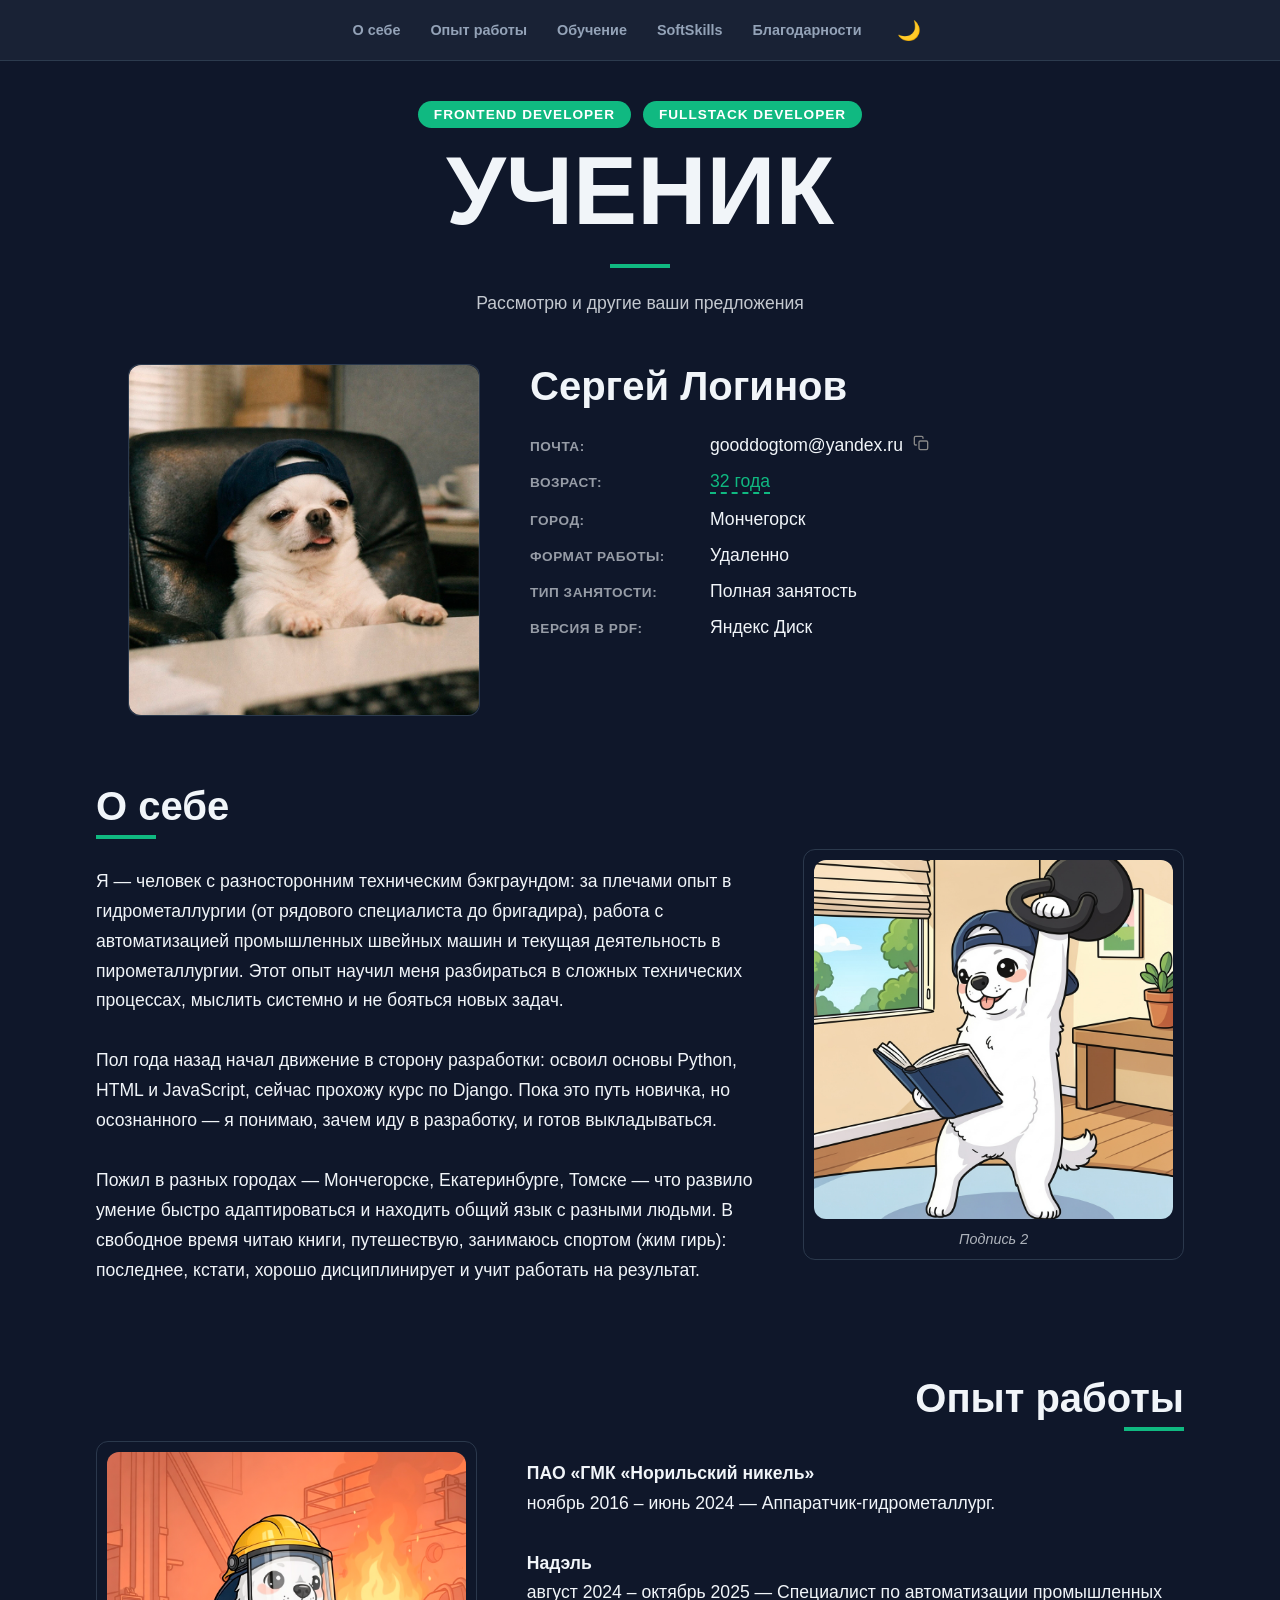
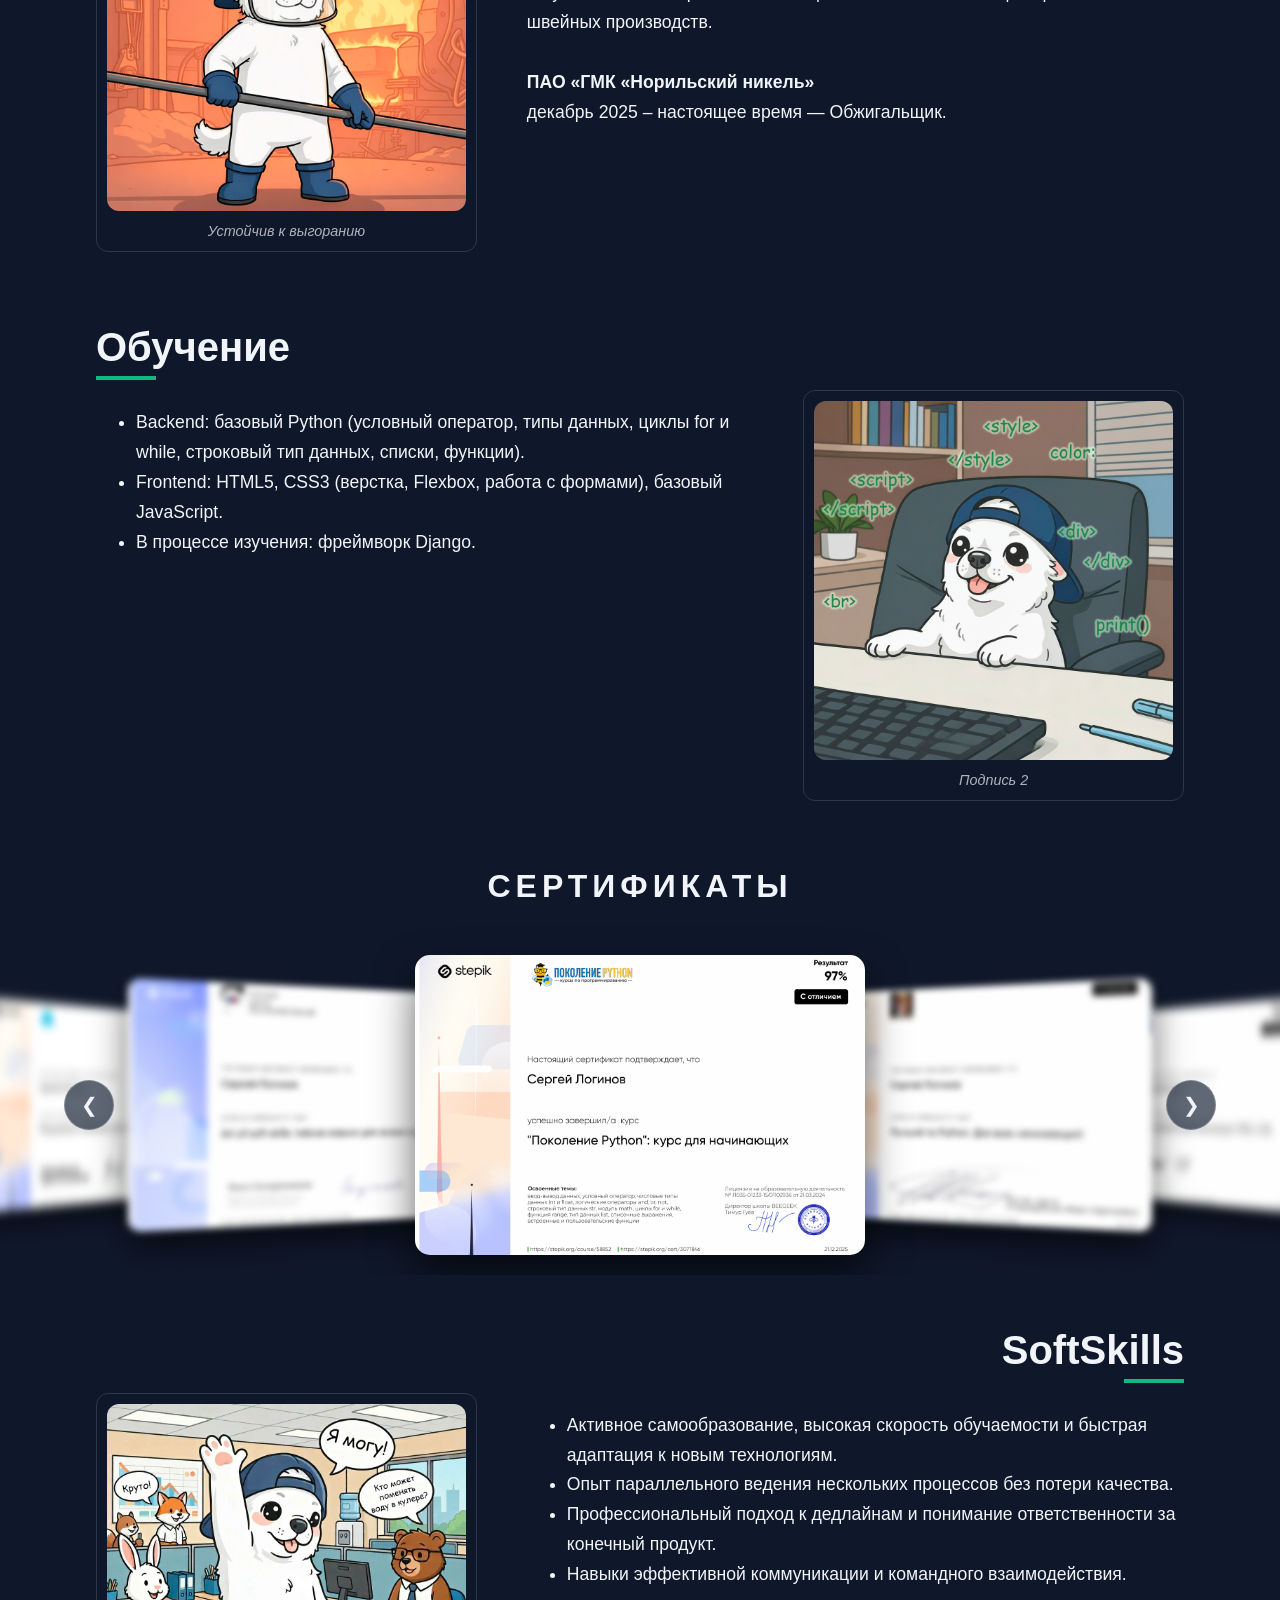
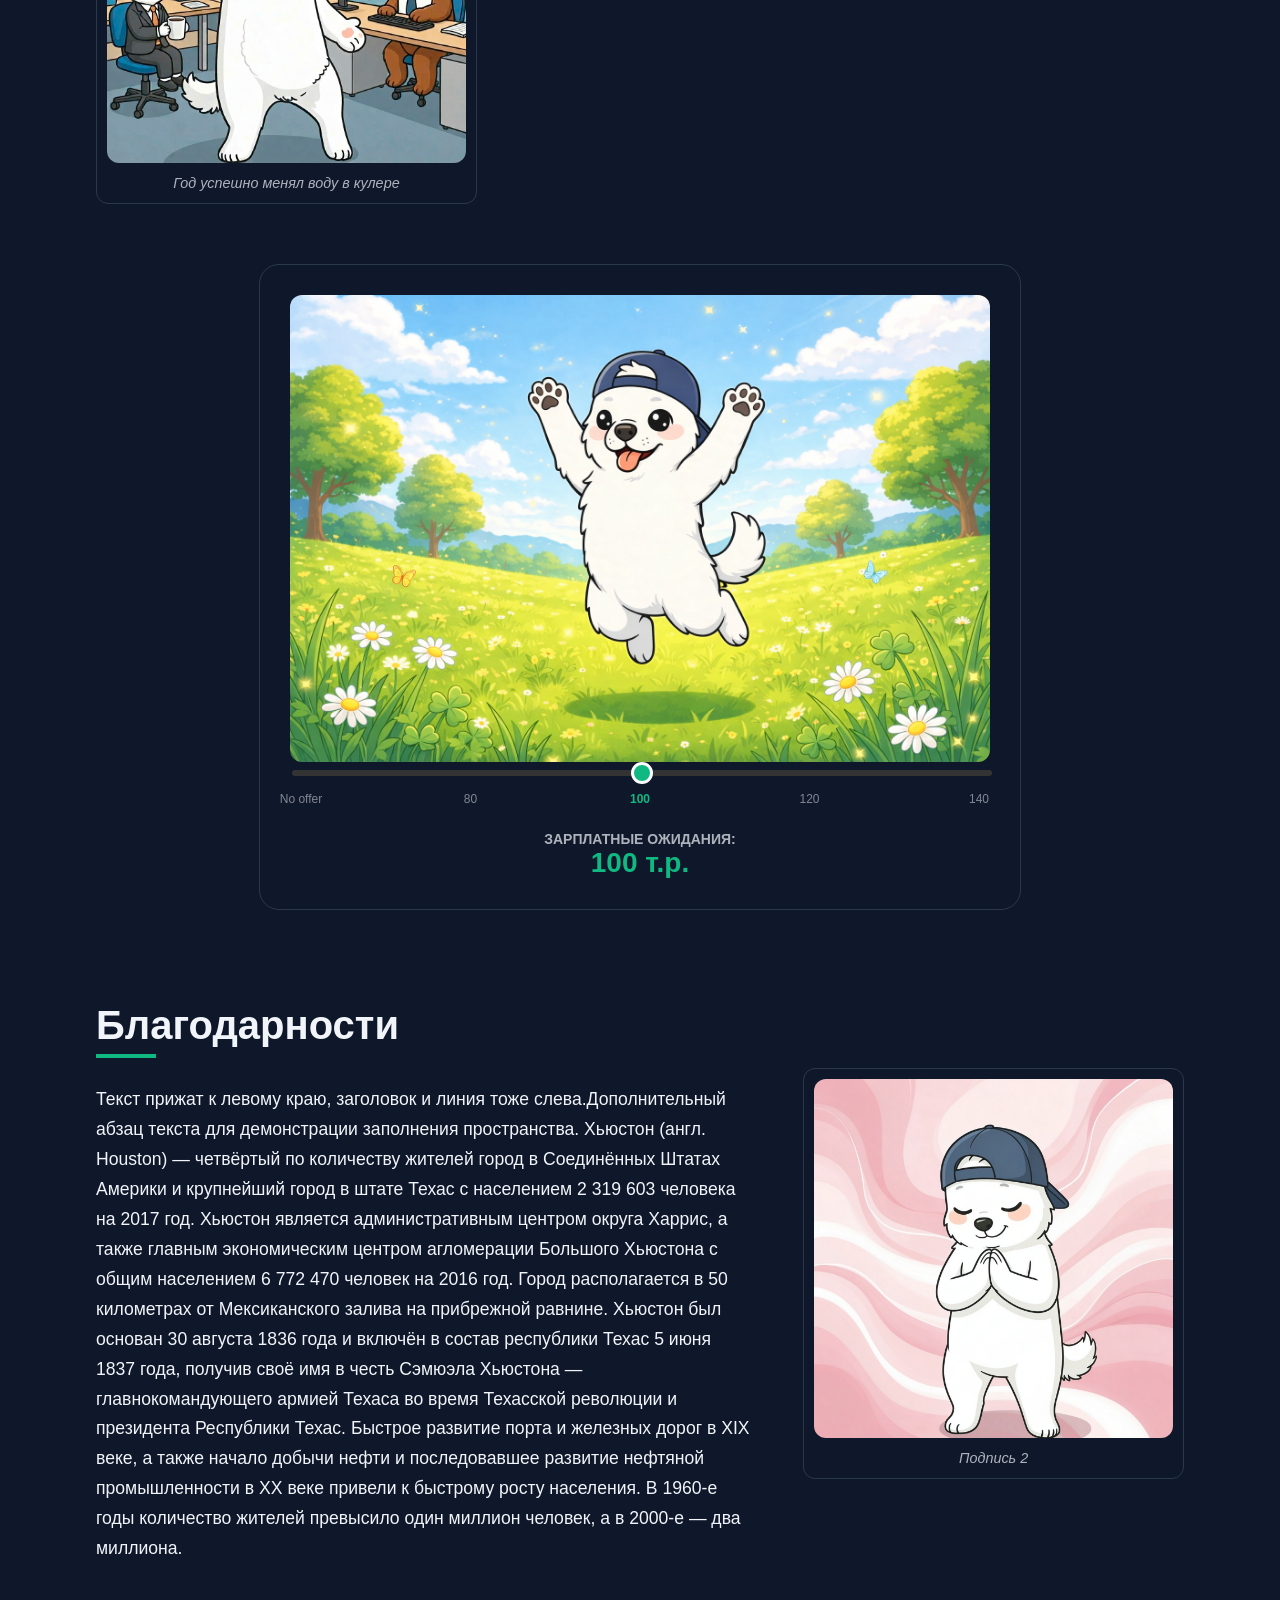
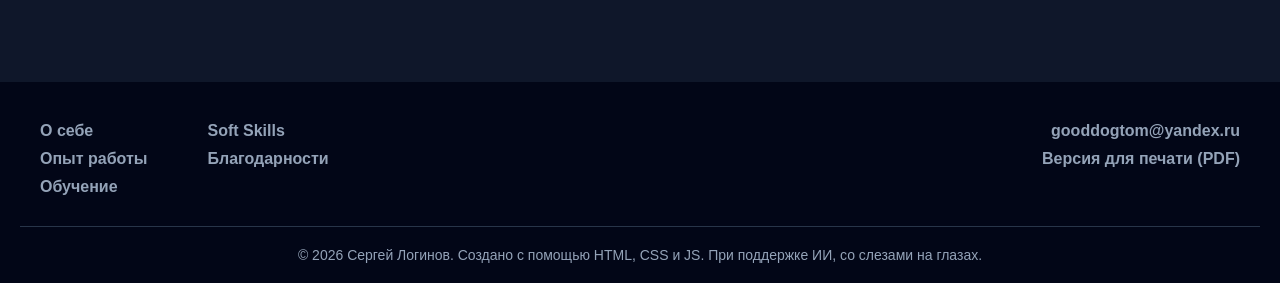
==== commit f05e9276: "Update resume.html" ====
--- a/resume.html
+++ b/resume.html
@@ -5,7 +5,7 @@
     <meta charset="UTF-8">
     <meta name="viewport" content="width=device-width, initial-scale=1.0">
     <title>Резюме Frontend</title>
-    <link rel="icon" href="" type="image/png">
+    <link rel="icon" href="img/favikonka.png" type="image/png">
     <style>
         :root {
             --bg-color: #F8FAFC;
@@ -1284,7 +1284,7 @@
             <!-- Блок визуализации: Фото -->
             <div class="profile-visual">
                 <div class="photo-wrapper">
-                    <img src="" alt="Фото уставшей собаки" onclick="openModal(this.src)" loading="lazy">
+                    <img src="img/пес.webp" alt="Фото уставшей собаки" onclick="openModal(this.src)" loading="lazy">
                 </div>
             </div>
 
@@ -1347,7 +1347,7 @@
             <div class="about-content">
                 <div class="about-visual">
                     <figure>
-                        <img src="" alt="Фото" onclick="openModal(this.src)">
+                        <img src="img/гири.webp" alt="Собаня жмёт гирю и читает" onclick="openModal(this.src)">
                         <figcaption>Подпись 2</figcaption>
                     </figure>
                 </div>
@@ -1377,7 +1377,7 @@
             <div class="about-content">
                 <div class="about-visual">
                     <figure>
-                        <img src="" alt="Фото" onclick="openModal(this.src)">
+                        <img src="img/завод.webp" alt="Собаня на фоне плавильного цеха" onclick="openModal(this.src)">
                         <figcaption>Устойчив к выгоранию</figcaption>
                     </figure>
                 </div>
@@ -1405,7 +1405,7 @@
             <div class="about-content">
                 <div class="about-visual">
                     <figure>
-                        <img src="" alt="Фото" onclick="openModal(this.src)">
+                        <img src="img/учеба.webp" alt="Собаня в процесе обучения" onclick="openModal(this.src)">
                         <figcaption>Подпись 2</figcaption>
                     </figure>
                 </div>
@@ -1431,11 +1431,11 @@
         <div class="slider-container">
             <button class="nav-btn prev-btn" onclick="moveSlide(-1)">❮</button>
             <div class="slider-track" id="sliderTrack">
-                <div class="slide"><img src="" alt="1"></div>
-                <div class="slide"><img src="" alt="2"></div>
-                <div class="slide"><img src="" alt="3"></div>
-                <div class="slide"><img src="" alt="4"></div>
-                <div class="slide"><img src="" alt="5"></div>
+                <div class="slide"><img src="img/сертификат1.webp" alt="Сертификат по питону"></div>
+                <div class="slide"><img src="img/сертификат2.webp" alt="Второй сертификат по питону"></div>
+                <div class="slide"><img src="img/сертификат3.webp" alt="Сертификат html and css"></div>
+                <div class="slide"><img src="img/сертификат4.webp" alt="Сертификат JS"></div>
+                <div class="slide"><img src="img/сертификат5.webp" alt="Сертификат СофтСкилл"></div>
             </div>
             <button class="nav-btn next-btn" onclick="moveSlide(1)">❯</button>
         </div>
@@ -1448,7 +1448,7 @@
             <div class="about-content">
                 <div class="about-visual">
                     <figure>
-                        <img src="" alt="Фото" onclick="openModal(this.src)">
+                        <img src="img/софтскил.webp" alt="Ралостная собаня вызывается помочь" onclick="openModal(this.src)">
                         <figcaption>Год успешно менял воду в кулере</figcaption>
                     </figure>
                 </div>
@@ -1496,7 +1496,7 @@
             <div class="about-content">
                 <div class="about-visual">
                     <figure>
-                        <img src="" alt="Фото" onclick="openModal(this.src)">
+                        <img src="img/благодарности.webp" alt="Собаня в благодарной позе" onclick="openModal(this.src)">
                         <figcaption>Подпись 2</figcaption>
                     </figure>
                 </div>
@@ -1577,7 +1577,7 @@
 
             <div id="modalDogResultArea" class="modal-dog-result" style="display: none;">
                 <p id="modalDogResultText" class="modal-dog-res-text"></p>
-                <img id="modalDogImg" class="modal-dog-image" src="" alt="Собака в колпачке">
+                <img id="modalDogImg" class="modal-dog-image" src="img/тест_возраст.webp" alt="Собака в колпачке">
                 <button id="modalDogResetBtn" class="modal-dog-reset-button">Рассчитать снова</button>
             </div>
         </div>
@@ -1775,11 +1775,11 @@
         const oTicks = document.querySelectorAll('.offer-ticks span');
 
         const oData = [
-            { label: "No offer", img: "" },
-            { label: "80 т.р.", img: "" },
-            { label: "100 т.р.", img: "" },
-            { label: "120 т.р.", img: "" },
-            { label: "140 т.р.", img: "" }
+            { label: "No offer", img: "img/нет_офера.webp" },
+            { label: "80 т.р.", img: "img/80.webp" },
+            { label: "100 т.р.", img: "img/100.webp" },
+            { label: "120 т.р.", img: "img/120.webp" },
+            { label: "140 т.р.", img: "img/140.webp" }
         ];
 
         function updateOffer() {
@@ -1965,4 +1965,4 @@
 
 </body>
 
-</html>+</html>
